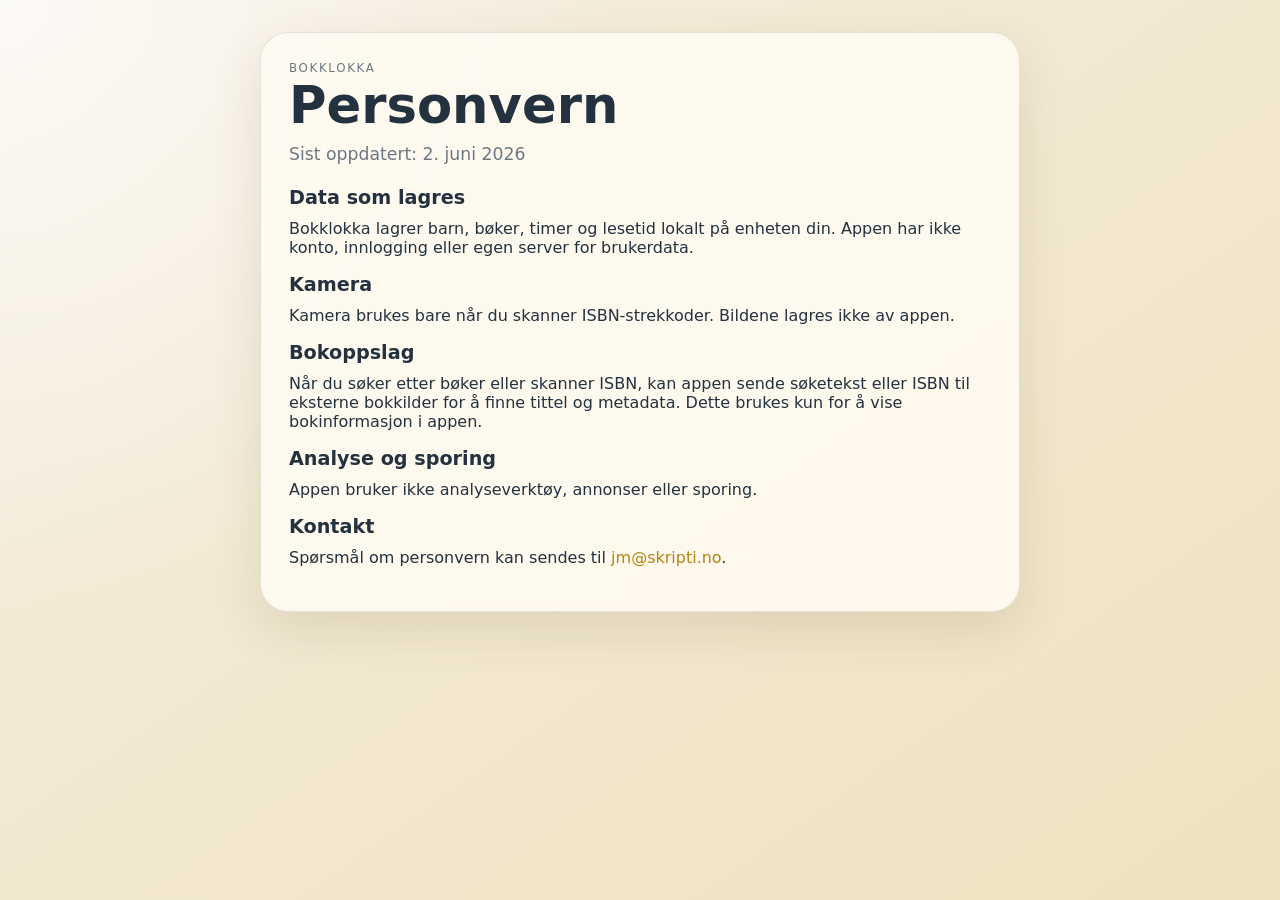
==== privacy.html @ 0634eb64 "Add Bokklokka website" ====
<!doctype html>
<html lang="nb">
  <head>
    <meta charset="utf-8">
    <meta name="viewport" content="width=device-width, initial-scale=1">
    <meta name="description" content="Personvern for Bokklokka.">
    <title>Bokklokka - Personvern</title>
    <link rel="stylesheet" href="styles.css">
  </head>
  <body>
    <main class="shell narrow">
      <section class="card">
        <p class="eyebrow"><a href="index.html">Bokklokka</a></p>
        <h1>Personvern</h1>
        <p class="lead">
          Sist oppdatert: 2. juni 2026
        </p>

        <h2>Data som lagres</h2>
        <p>
          Bokklokka lagrer barn, bøker, timer og lesetid lokalt på enheten din.
          Appen har ikke konto, innlogging eller egen server for brukerdata.
        </p>

        <h2>Kamera</h2>
        <p>
          Kamera brukes bare når du skanner ISBN-strekkoder. Bildene lagres ikke av appen.
        </p>

        <h2>Bokoppslag</h2>
        <p>
          Når du søker etter bøker eller skanner ISBN, kan appen sende søketekst eller ISBN til eksterne bokkilder for å finne tittel og metadata.
          Dette brukes kun for å vise bokinformasjon i appen.
        </p>

        <h2>Analyse og sporing</h2>
        <p>
          Appen bruker ikke analyseverktøy, annonser eller sporing.
        </p>

        <h2>Kontakt</h2>
        <p>
          Spørsmål om personvern kan sendes til <a href="mailto:jm@skripti.no">jm@skripti.no</a>.
        </p>
      </section>
    </main>
  </body>
</html>
---- styles.css ----
:root {
  color-scheme: light;
  --bg: #f6efe2;
  --bg2: #efe2bf;
  --card: rgba(255, 251, 242, 0.88);
  --text: #24313f;
  --muted: #6d7784;
  --line: rgba(36, 49, 63, 0.12);
  --accent: #d4a82a;
  --accent-strong: #b48412;
  --shadow: 0 18px 50px rgba(70, 54, 18, 0.12);
}

* {
  box-sizing: border-box;
}

html {
  min-height: 100%;
}

body {
  margin: 0;
  min-height: 100vh;
  font-family: Inter, ui-sans-serif, system-ui, -apple-system, BlinkMacSystemFont, "Segoe UI", sans-serif;
  color: var(--text);
  background:
    radial-gradient(circle at top left, rgba(255, 255, 255, 0.7), transparent 40%),
    linear-gradient(145deg, var(--bg), var(--bg2));
}

a {
  color: var(--accent-strong);
  text-decoration: none;
}

a:hover {
  text-decoration: underline;
}

.shell {
  width: min(1100px, calc(100% - 32px));
  margin: 0 auto;
  padding: 32px 0 48px;
}

.shell.narrow {
  width: min(760px, calc(100% - 32px));
}

.card {
  background: var(--card);
  border: 1px solid var(--line);
  border-radius: 28px;
  box-shadow: var(--shadow);
  backdrop-filter: blur(12px);
}

.hero {
  padding: 28px;
}

.brand {
  display: flex;
  align-items: center;
  gap: 18px;
}

.mark {
  width: 92px;
  height: 92px;
  border-radius: 22px;
  background: linear-gradient(180deg, rgba(255, 255, 255, 0.55), rgba(255, 255, 255, 0.15));
  border: 1px solid rgba(36, 49, 63, 0.08);
  display: grid;
  place-items: center;
  padding: 14px;
}

.mark img {
  width: 100%;
  height: 100%;
  object-fit: contain;
  display: block;
}

.eyebrow {
  margin: 0 0 6px;
  text-transform: uppercase;
  letter-spacing: 0.14em;
  font-size: 0.74rem;
  color: var(--muted);
}

.eyebrow a {
  color: inherit;
}

h1,
h2,
p,
ul {
  margin-top: 0;
}

h1 {
  margin-bottom: 10px;
  font-size: clamp(2.3rem, 4vw, 4rem);
  line-height: 0.95;
}

.lead {
  font-size: 1.08rem;
  line-height: 1.7;
  color: var(--muted);
  max-width: 62ch;
}

.actions {
  display: flex;
  flex-wrap: wrap;
  gap: 12px;
  margin-top: 22px;
}

.button {
  display: inline-flex;
  align-items: center;
  justify-content: center;
  min-height: 46px;
  padding: 0 18px;
  border-radius: 999px;
  border: 1px solid var(--line);
  background: rgba(255, 255, 255, 0.5);
  color: var(--text);
  font-weight: 600;
  text-decoration: none;
}

.button.primary {
  background: linear-gradient(180deg, #f0c950, #d7a41f);
  color: #241d09;
  border-color: rgba(117, 86, 3, 0.18);
}

.grid {
  margin-top: 18px;
  padding: 26px 28px;
  display: grid;
  grid-template-columns: repeat(2, minmax(0, 1fr));
  gap: 28px;
}

h2 {
  margin-bottom: 10px;
  font-size: 1.2rem;
}

ul {
  padding-left: 20px;
  line-height: 1.8;
  color: var(--text);
}

.muted {
  color: var(--muted);
}

section.card {
  margin-bottom: 18px;
}

.narrow .card {
  padding: 28px;
}

@media (max-width: 760px) {
  .shell {
    width: min(100% - 20px, 1100px);
    padding-top: 16px;
  }

  .hero,
  .grid,
  .narrow .card {
    padding: 22px;
  }

  .brand {
    align-items: flex-start;
  }

  .mark {
    width: 74px;
    height: 74px;
    border-radius: 18px;
  }

  .grid {
    grid-template-columns: 1fr;
  }
}
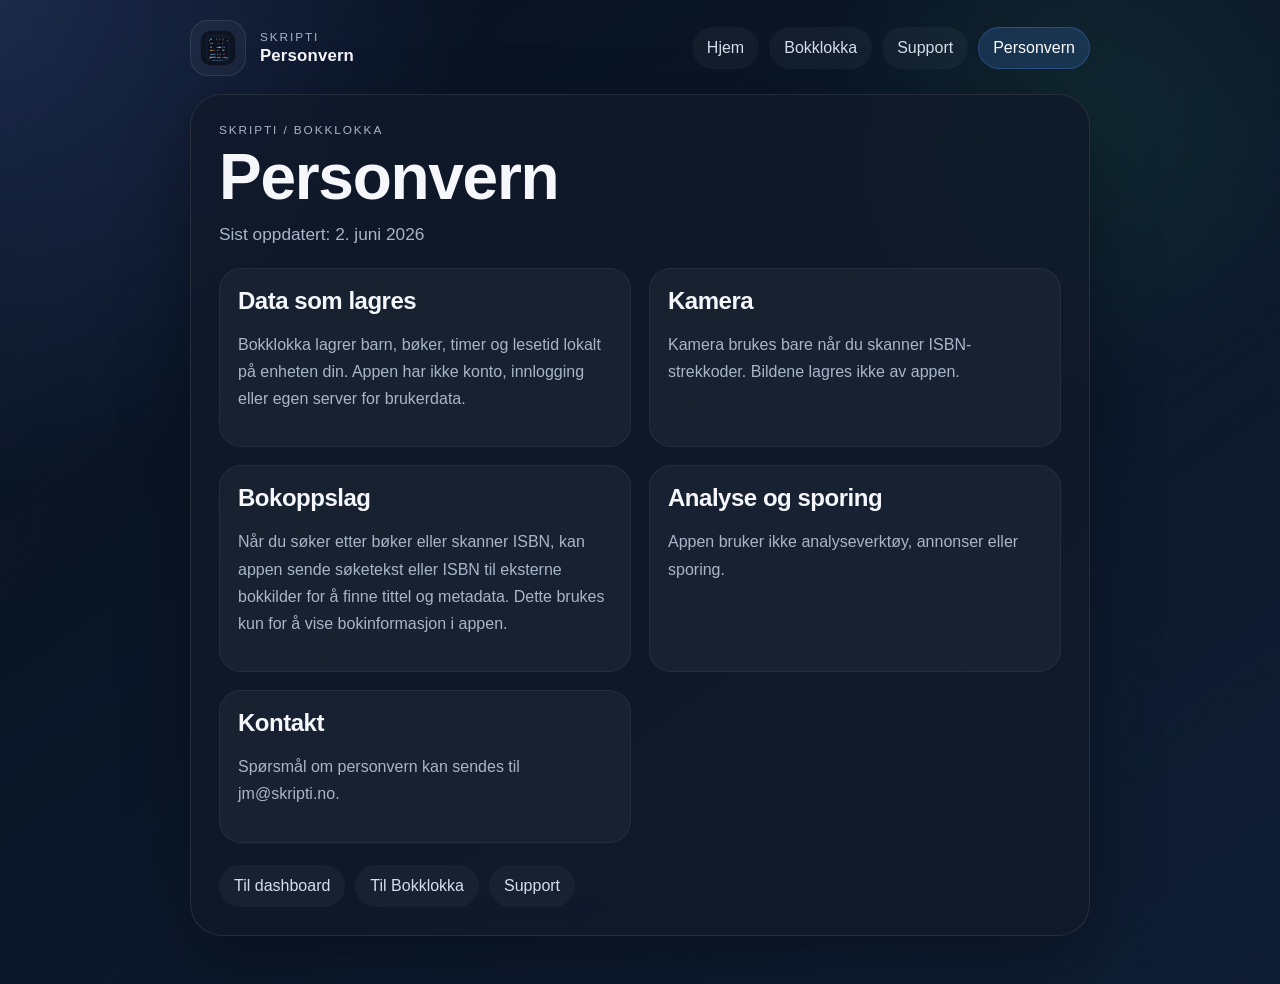
==== commit cd07a00d: "Refresh Skripti dashboard site" ====
--- a/privacy.html
+++ b/privacy.html
@@ -4,44 +4,81 @@
     <meta charset="utf-8">
     <meta name="viewport" content="width=device-width, initial-scale=1">
     <meta name="description" content="Personvern for Bokklokka.">
-    <title>Bokklokka - Personvern</title>
+    <title>Personvern | Bokklokka</title>
     <link rel="stylesheet" href="styles.css">
   </head>
   <body>
-    <main class="shell narrow">
-      <section class="card">
-        <p class="eyebrow"><a href="index.html">Bokklokka</a></p>
+    <div class="backdrop" aria-hidden="true"></div>
+    <main class="page narrow">
+      <header class="topbar compact">
+        <a class="brand" href="index.html" aria-label="Tilbake til Skripti dashboard">
+          <span class="brand-mark" aria-hidden="true">
+            <img src="assets/skripti-logo.svg" alt="">
+          </span>
+          <span class="brand-text">
+            <span class="eyebrow">Skripti</span>
+            <strong>Personvern</strong>
+          </span>
+        </a>
+        <nav class="nav" aria-label="Personvern navigasjon">
+          <a href="index.html">Hjem</a>
+          <a href="bokklokka.html">Bokklokka</a>
+          <a href="support.html">Support</a>
+          <a href="privacy.html" aria-current="page">Personvern</a>
+        </nav>
+      </header>
+
+      <section class="card content-card">
+        <p class="eyebrow"><a href="index.html">Skripti</a> / <a href="bokklokka.html">Bokklokka</a></p>
         <h1>Personvern</h1>
         <p class="lead">
           Sist oppdatert: 2. juni 2026
         </p>
 
-        <h2>Data som lagres</h2>
-        <p>
-          Bokklokka lagrer barn, bøker, timer og lesetid lokalt på enheten din.
-          Appen har ikke konto, innlogging eller egen server for brukerdata.
-        </p>
+        <div class="content-grid">
+          <article>
+            <h2>Data som lagres</h2>
+            <p>
+              Bokklokka lagrer barn, bøker, timer og lesetid lokalt på enheten din.
+              Appen har ikke konto, innlogging eller egen server for brukerdata.
+            </p>
+          </article>
 
-        <h2>Kamera</h2>
-        <p>
-          Kamera brukes bare når du skanner ISBN-strekkoder. Bildene lagres ikke av appen.
-        </p>
+          <article>
+            <h2>Kamera</h2>
+            <p>
+              Kamera brukes bare når du skanner ISBN-strekkoder. Bildene lagres ikke av appen.
+            </p>
+          </article>
 
-        <h2>Bokoppslag</h2>
-        <p>
-          Når du søker etter bøker eller skanner ISBN, kan appen sende søketekst eller ISBN til eksterne bokkilder for å finne tittel og metadata.
-          Dette brukes kun for å vise bokinformasjon i appen.
-        </p>
+          <article>
+            <h2>Bokoppslag</h2>
+            <p>
+              Når du søker etter bøker eller skanner ISBN, kan appen sende søketekst eller ISBN til eksterne bokkilder for å finne tittel og metadata.
+              Dette brukes kun for å vise bokinformasjon i appen.
+            </p>
+          </article>
 
-        <h2>Analyse og sporing</h2>
-        <p>
-          Appen bruker ikke analyseverktøy, annonser eller sporing.
-        </p>
+          <article>
+            <h2>Analyse og sporing</h2>
+            <p>
+              Appen bruker ikke analyseverktøy, annonser eller sporing.
+            </p>
+          </article>
 
-        <h2>Kontakt</h2>
-        <p>
-          Spørsmål om personvern kan sendes til <a href="mailto:jm@skripti.no">jm@skripti.no</a>.
-        </p>
+          <article>
+            <h2>Kontakt</h2>
+            <p>
+              Spørsmål om personvern kan sendes til <a href="mailto:jm@skripti.no">jm@skripti.no</a>.
+            </p>
+          </article>
+        </div>
+
+        <div class="footer-links inline">
+          <a href="index.html">Til dashboard</a>
+          <a href="bokklokka.html">Til Bokklokka</a>
+          <a href="support.html">Support</a>
+        </div>
       </section>
     </main>
   </body>
--- a/styles.css
+++ b/styles.css
@@ -1,14 +1,18 @@
 :root {
-  color-scheme: light;
-  --bg: #f6efe2;
-  --bg2: #efe2bf;
-  --card: rgba(255, 251, 242, 0.88);
-  --text: #24313f;
-  --muted: #6d7784;
-  --line: rgba(36, 49, 63, 0.12);
-  --accent: #d4a82a;
-  --accent-strong: #b48412;
-  --shadow: 0 18px 50px rgba(70, 54, 18, 0.12);
+  color-scheme: dark;
+  --bg: #08111f;
+  --bg2: #0f1d33;
+  --panel: rgba(17, 25, 42, 0.8);
+  --panel-strong: rgba(22, 33, 52, 0.92);
+  --line: rgba(255, 255, 255, 0.09);
+  --text: #f5f7fb;
+  --muted: #a9b5c8;
+  --soft: #d5deeb;
+  --accent: #4e8ff5;
+  --accent-strong: #76a7ff;
+  --success: #3ed17a;
+  --warning: #ffb547;
+  --shadow: 0 24px 70px rgba(0, 0, 0, 0.3);
 }
 
 * {
@@ -22,15 +26,16 @@
 body {
   margin: 0;
   min-height: 100vh;
-  font-family: Inter, ui-sans-serif, system-ui, -apple-system, BlinkMacSystemFont, "Segoe UI", sans-serif;
+  font-family: "Avenir Next", "SF Pro Text", "Segoe UI", "Trebuchet MS", sans-serif;
   color: var(--text);
   background:
-    radial-gradient(circle at top left, rgba(255, 255, 255, 0.7), transparent 40%),
+    radial-gradient(circle at top left, rgba(97, 132, 255, 0.18), transparent 30%),
+    radial-gradient(circle at 85% 12%, rgba(62, 209, 122, 0.09), transparent 20%),
     linear-gradient(145deg, var(--bg), var(--bg2));
 }
 
 a {
-  color: var(--accent-strong);
+  color: inherit;
   text-decoration: none;
 }
 
@@ -38,82 +43,147 @@
   text-decoration: underline;
 }
 
-.shell {
-  width: min(1100px, calc(100% - 32px));
+.backdrop {
+  position: fixed;
+  inset: 0;
+  pointer-events: none;
+  background:
+    linear-gradient(120deg, rgba(255, 255, 255, 0.03), transparent 35%),
+    radial-gradient(circle at 20% 20%, rgba(78, 143, 245, 0.12), transparent 0 25%),
+    radial-gradient(circle at 80% 30%, rgba(62, 209, 122, 0.07), transparent 0 22%);
+  opacity: 0.65;
+}
+
+.page {
+  position: relative;
+  width: min(1180px, calc(100% - 32px));
   margin: 0 auto;
-  padding: 32px 0 48px;
-}
-
-.shell.narrow {
-  width: min(760px, calc(100% - 32px));
-}
-
-.card {
-  background: var(--card);
-  border: 1px solid var(--line);
-  border-radius: 28px;
-  box-shadow: var(--shadow);
-  backdrop-filter: blur(12px);
-}
-
-.hero {
-  padding: 28px;
+  padding: 20px 0 48px;
+}
+
+.page.narrow {
+  width: min(900px, calc(100% - 32px));
+}
+
+.topbar {
+  display: flex;
+  align-items: center;
+  justify-content: space-between;
+  gap: 18px;
+  margin-bottom: 22px;
+}
+
+.topbar.compact {
+  margin-bottom: 18px;
 }
 
 .brand {
-  display: flex;
-  align-items: center;
-  gap: 18px;
-}
-
-.mark {
-  width: 92px;
-  height: 92px;
-  border-radius: 22px;
-  background: linear-gradient(180deg, rgba(255, 255, 255, 0.55), rgba(255, 255, 255, 0.15));
-  border: 1px solid rgba(36, 49, 63, 0.08);
-  display: grid;
-  place-items: center;
-  padding: 14px;
-}
-
-.mark img {
+  display: inline-flex;
+  align-items: center;
+  gap: 14px;
+  min-width: 0;
+}
+
+.brand-mark {
+  width: 56px;
+  height: 56px;
+  border-radius: 18px;
+  background: rgba(255, 255, 255, 0.04);
+  border: 1px solid var(--line);
+  padding: 8px;
+  flex: none;
+}
+
+.brand-mark img,
+.app-icon img {
   width: 100%;
   height: 100%;
+  display: block;
   object-fit: contain;
-  display: block;
+}
+
+.brand-text {
+  display: flex;
+  flex-direction: column;
+  gap: 2px;
+}
+
+.brand-text strong {
+  font-size: 1.05rem;
+  letter-spacing: 0.01em;
 }
 
 .eyebrow {
-  margin: 0 0 6px;
+  margin: 0;
   text-transform: uppercase;
-  letter-spacing: 0.14em;
+  letter-spacing: 0.16em;
   font-size: 0.74rem;
   color: var(--muted);
 }
 
-.eyebrow a {
-  color: inherit;
-}
-
-h1,
-h2,
-p,
-ul {
-  margin-top: 0;
-}
-
-h1 {
-  margin-bottom: 10px;
-  font-size: clamp(2.3rem, 4vw, 4rem);
-  line-height: 0.95;
+.nav {
+  display: flex;
+  flex-wrap: wrap;
+  gap: 10px;
+  justify-content: flex-end;
+}
+
+.nav a,
+.footer-links a {
+  display: inline-flex;
+  align-items: center;
+  min-height: 42px;
+  padding: 0 14px;
+  border-radius: 999px;
+  border: 1px solid transparent;
+  background: rgba(255, 255, 255, 0.04);
+  color: var(--soft);
+  transition: transform 120ms ease, background 120ms ease, border-color 120ms ease;
+}
+
+.nav a:hover,
+.footer-links a:hover {
+  text-decoration: none;
+  transform: translateY(-1px);
+  background: rgba(255, 255, 255, 0.08);
+  border-color: var(--line);
+}
+
+.nav a[aria-current="page"] {
+  background: rgba(78, 143, 245, 0.18);
+  border-color: rgba(78, 143, 245, 0.3);
+  color: #fff;
+}
+
+.card {
+  background: var(--panel);
+  border: 1px solid var(--line);
+  border-radius: 32px;
+  box-shadow: var(--shadow);
+  backdrop-filter: blur(18px);
+}
+
+.hero {
+  display: grid;
+  grid-template-columns: minmax(0, 1.55fr) minmax(260px, 0.85fr);
+  gap: 18px;
+  padding: 30px;
+}
+
+.hero-copy h1,
+.content-card h1 {
+  margin: 10px 0 12px;
+  font-size: clamp(2.8rem, 5vw, 5rem);
+  line-height: 0.96;
+  letter-spacing: -0.04em;
 }
 
 .lead {
+  margin: 0;
+  max-width: 62ch;
+  color: var(--muted);
   font-size: 1.08rem;
   line-height: 1.7;
-  color: var(--muted);
-  max-width: 62ch;
 }
 
 .actions {
@@ -127,76 +197,294 @@
   display: inline-flex;
   align-items: center;
   justify-content: center;
-  min-height: 46px;
+  min-height: 48px;
   padding: 0 18px;
   border-radius: 999px;
   border: 1px solid var(--line);
-  background: rgba(255, 255, 255, 0.5);
+  background: rgba(255, 255, 255, 0.06);
   color: var(--text);
-  font-weight: 600;
+  font-weight: 650;
+}
+
+.button:hover {
   text-decoration: none;
+  border-color: rgba(255, 255, 255, 0.18);
 }
 
 .button.primary {
-  background: linear-gradient(180deg, #f0c950, #d7a41f);
-  color: #241d09;
-  border-color: rgba(117, 86, 3, 0.18);
-}
-
-.grid {
+  background: linear-gradient(180deg, #6ca6ff, #3f7ae5);
+  border-color: rgba(117, 157, 255, 0.22);
+  color: #f8fbff;
+}
+
+.button.small {
+  min-height: 40px;
+  padding: 0 14px;
+  font-size: 0.95rem;
+}
+
+.button.ghost {
+  background: transparent;
+}
+
+.hero-panel {
+  display: grid;
+  gap: 12px;
+  align-content: start;
+  padding: 18px;
+  border-radius: 24px;
+  background: var(--panel-strong);
+  border: 1px solid var(--line);
+}
+
+.metric {
+  display: grid;
+  gap: 6px;
+  padding: 16px;
+  border-radius: 20px;
+  background: rgba(255, 255, 255, 0.04);
+  border: 1px solid rgba(255, 255, 255, 0.05);
+}
+
+.metric-label {
+  color: var(--muted);
+  font-size: 0.9rem;
+}
+
+.metric strong {
+  font-size: 1.05rem;
+  letter-spacing: 0.01em;
+}
+
+.section-head {
+  display: flex;
+  align-items: end;
+  justify-content: space-between;
+  gap: 18px;
+  margin: 24px 2px 14px;
+}
+
+.section-head h2,
+.footer-card h2,
+.content-card h2,
+.tile h3 {
+  margin: 0;
+}
+
+.section-head h2 {
+  font-size: 1.45rem;
+  letter-spacing: -0.02em;
+}
+
+.section-note {
+  margin: 0;
+  max-width: 38ch;
+  color: var(--muted);
+  text-align: right;
+}
+
+.grid.cards {
+  display: grid;
+  grid-template-columns: repeat(3, minmax(0, 1fr));
+  gap: 16px;
+}
+
+.tile {
+  display: grid;
+  gap: 12px;
+  padding: 22px;
+  border-radius: 26px;
+  background: var(--panel);
+  border: 1px solid var(--line);
+}
+
+.tile.featured {
+  background:
+    linear-gradient(180deg, rgba(78, 143, 245, 0.17), rgba(255, 255, 255, 0.04)),
+    var(--panel);
+}
+
+.tile-top {
+  display: flex;
+  align-items: center;
+  justify-content: space-between;
+  gap: 10px;
+}
+
+.tile-badge,
+.tile-status {
+  display: inline-flex;
+  align-items: center;
+  min-height: 28px;
+  padding: 0 10px;
+  border-radius: 999px;
+  font-size: 0.75rem;
+  letter-spacing: 0.08em;
+  text-transform: uppercase;
+}
+
+.tile-badge {
+  background: rgba(255, 255, 255, 0.06);
+  color: var(--soft);
+}
+
+.tile-status.live {
+  background: rgba(62, 209, 122, 0.16);
+  color: #8ef0b8;
+}
+
+.tile-status.draft {
+  background: rgba(255, 181, 71, 0.14);
+  color: #ffd08b;
+}
+
+.tile p {
+  margin: 0;
+  color: var(--muted);
+  line-height: 1.65;
+}
+
+.tile-links {
+  display: flex;
+  flex-wrap: wrap;
+  gap: 10px;
+  margin-top: 2px;
+}
+
+.footer-card {
   margin-top: 18px;
-  padding: 26px 28px;
+  padding: 24px 26px;
+  display: flex;
+  align-items: center;
+  justify-content: space-between;
+  gap: 18px;
+}
+
+.footer-links {
+  display: flex;
+  flex-wrap: wrap;
+  gap: 10px;
+  justify-content: flex-end;
+}
+
+.footer-links.inline {
+  margin-top: 22px;
+  justify-content: flex-start;
+}
+
+.content-card {
+  padding: 28px;
+}
+
+.content-card .lead {
+  margin-bottom: 18px;
+}
+
+.content-grid {
   display: grid;
   grid-template-columns: repeat(2, minmax(0, 1fr));
-  gap: 28px;
-}
-
-h2 {
-  margin-bottom: 10px;
-  font-size: 1.2rem;
-}
-
-ul {
+  gap: 18px;
+}
+
+.content-grid article {
+  padding: 18px;
+  border-radius: 22px;
+  background: rgba(255, 255, 255, 0.04);
+  border: 1px solid rgba(255, 255, 255, 0.06);
+}
+
+.content-grid h2,
+.content-card h1,
+.content-card h2,
+.content-card h3 {
+  letter-spacing: -0.02em;
+}
+
+.content-grid p,
+.content-grid li,
+.muted {
+  color: var(--muted);
+  line-height: 1.7;
+}
+
+.content-grid ul {
+  margin: 0;
   padding-left: 20px;
-  line-height: 1.8;
-  color: var(--text);
-}
-
-.muted {
-  color: var(--muted);
-}
-
-section.card {
-  margin-bottom: 18px;
-}
-
-.narrow .card {
-  padding: 28px;
-}
-
-@media (max-width: 760px) {
-  .shell {
-    width: min(100% - 20px, 1100px);
-    padding-top: 16px;
-  }
-
+}
+
+.app-hero {
+  align-items: center;
+}
+
+.app-preview {
+  display: grid;
+  gap: 14px;
+  align-content: start;
+  padding: 18px;
+  border-radius: 24px;
+  background: rgba(255, 255, 255, 0.04);
+  border: 1px solid var(--line);
+}
+
+.app-icon {
+  width: 114px;
+  height: 114px;
+  padding: 14px;
+  border-radius: 28px;
+  background: rgba(255, 255, 255, 0.06);
+  border: 1px solid rgba(255, 255, 255, 0.09);
+}
+
+@media (max-width: 960px) {
   .hero,
-  .grid,
-  .narrow .card {
-    padding: 22px;
-  }
-
-  .brand {
+  .grid.cards,
+  .content-grid {
+    grid-template-columns: 1fr;
+  }
+
+  .section-head,
+  .footer-card,
+  .topbar {
     align-items: flex-start;
-  }
-
-  .mark {
-    width: 74px;
-    height: 74px;
-    border-radius: 18px;
-  }
-
-  .grid {
-    grid-template-columns: 1fr;
-  }
-}
+    flex-direction: column;
+  }
+
+  .section-note,
+  .footer-links {
+    text-align: left;
+    justify-content: flex-start;
+  }
+}
+
+@media (max-width: 640px) {
+  .page,
+  .page.narrow {
+    width: min(100% - 20px, 1180px);
+    padding-top: 12px;
+  }
+
+  .hero,
+  .content-card,
+  .tile,
+  .footer-card {
+    padding: 20px;
+    border-radius: 24px;
+  }
+
+  .brand-mark {
+    width: 48px;
+    height: 48px;
+    border-radius: 16px;
+  }
+
+  .nav {
+    gap: 8px;
+  }
+
+  .nav a,
+  .footer-links a {
+    min-height: 38px;
+    padding-inline: 12px;
+    font-size: 0.95rem;
+  }
+}
